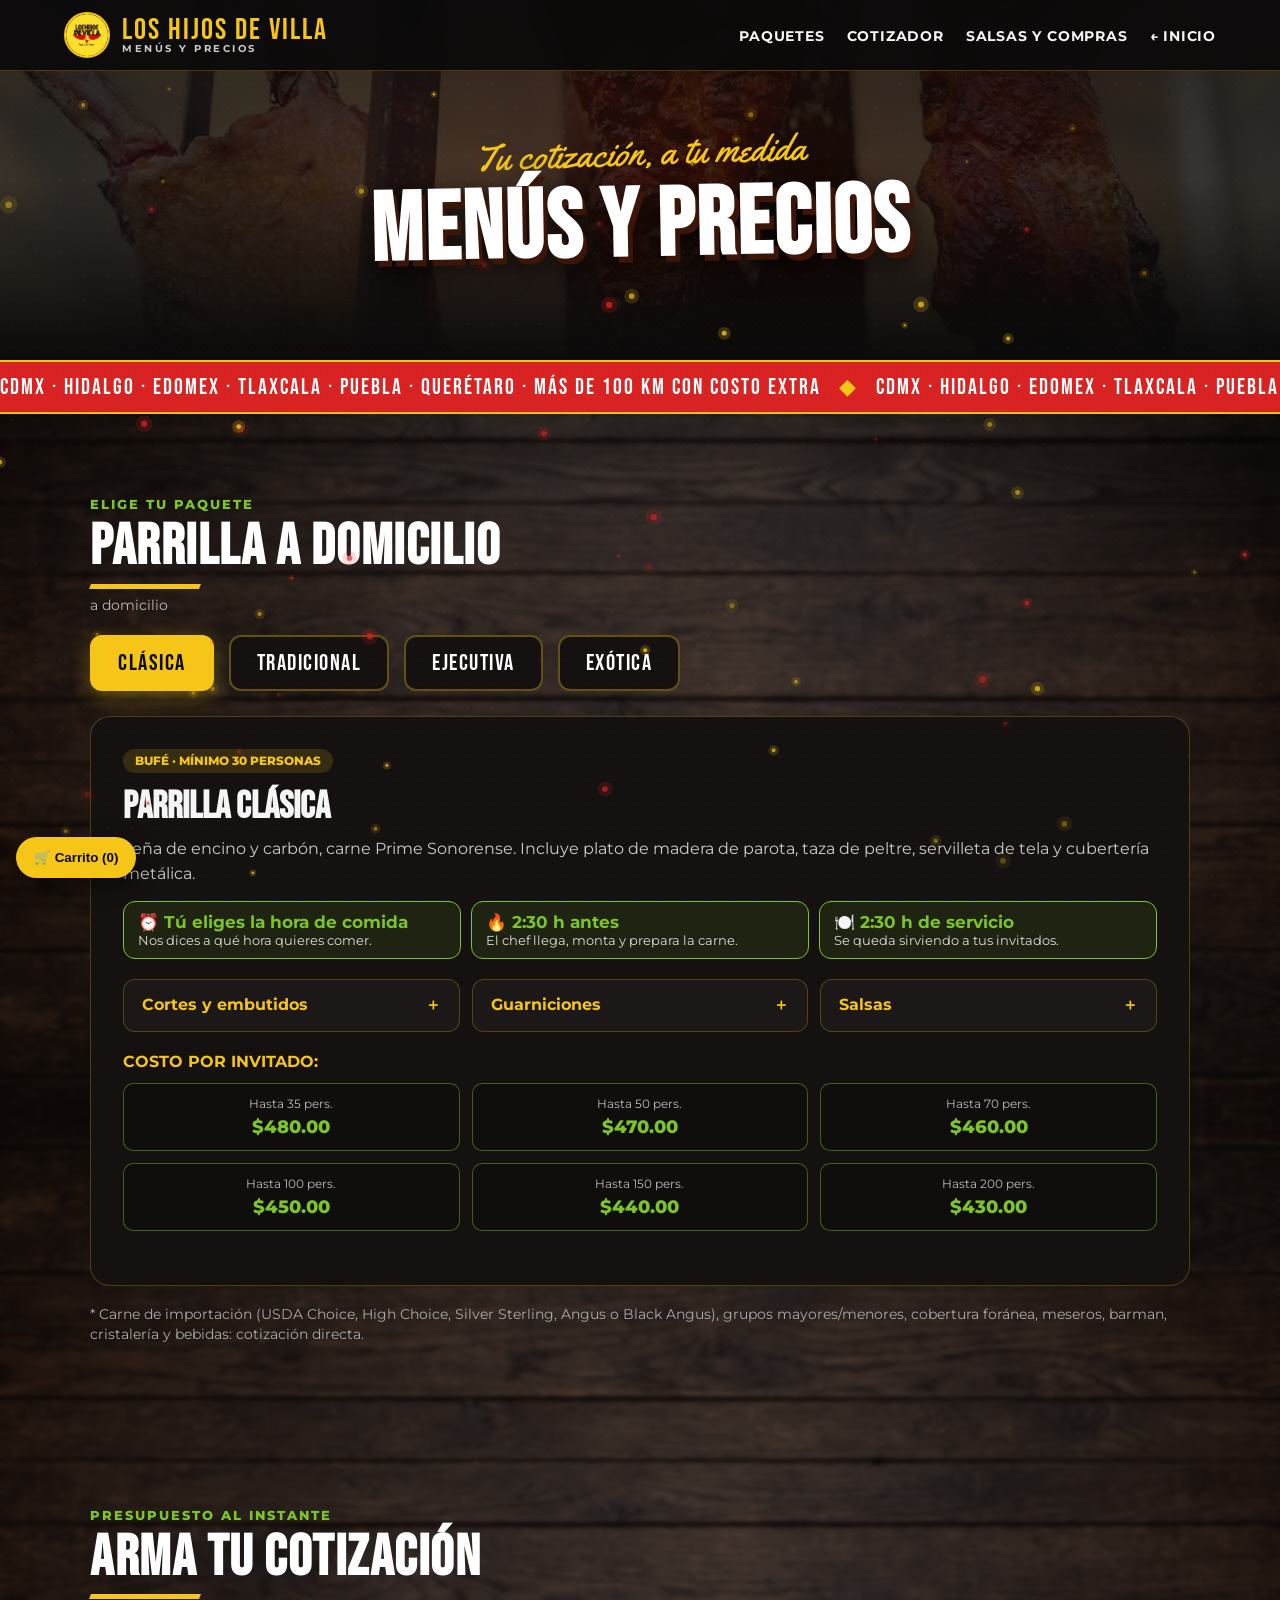
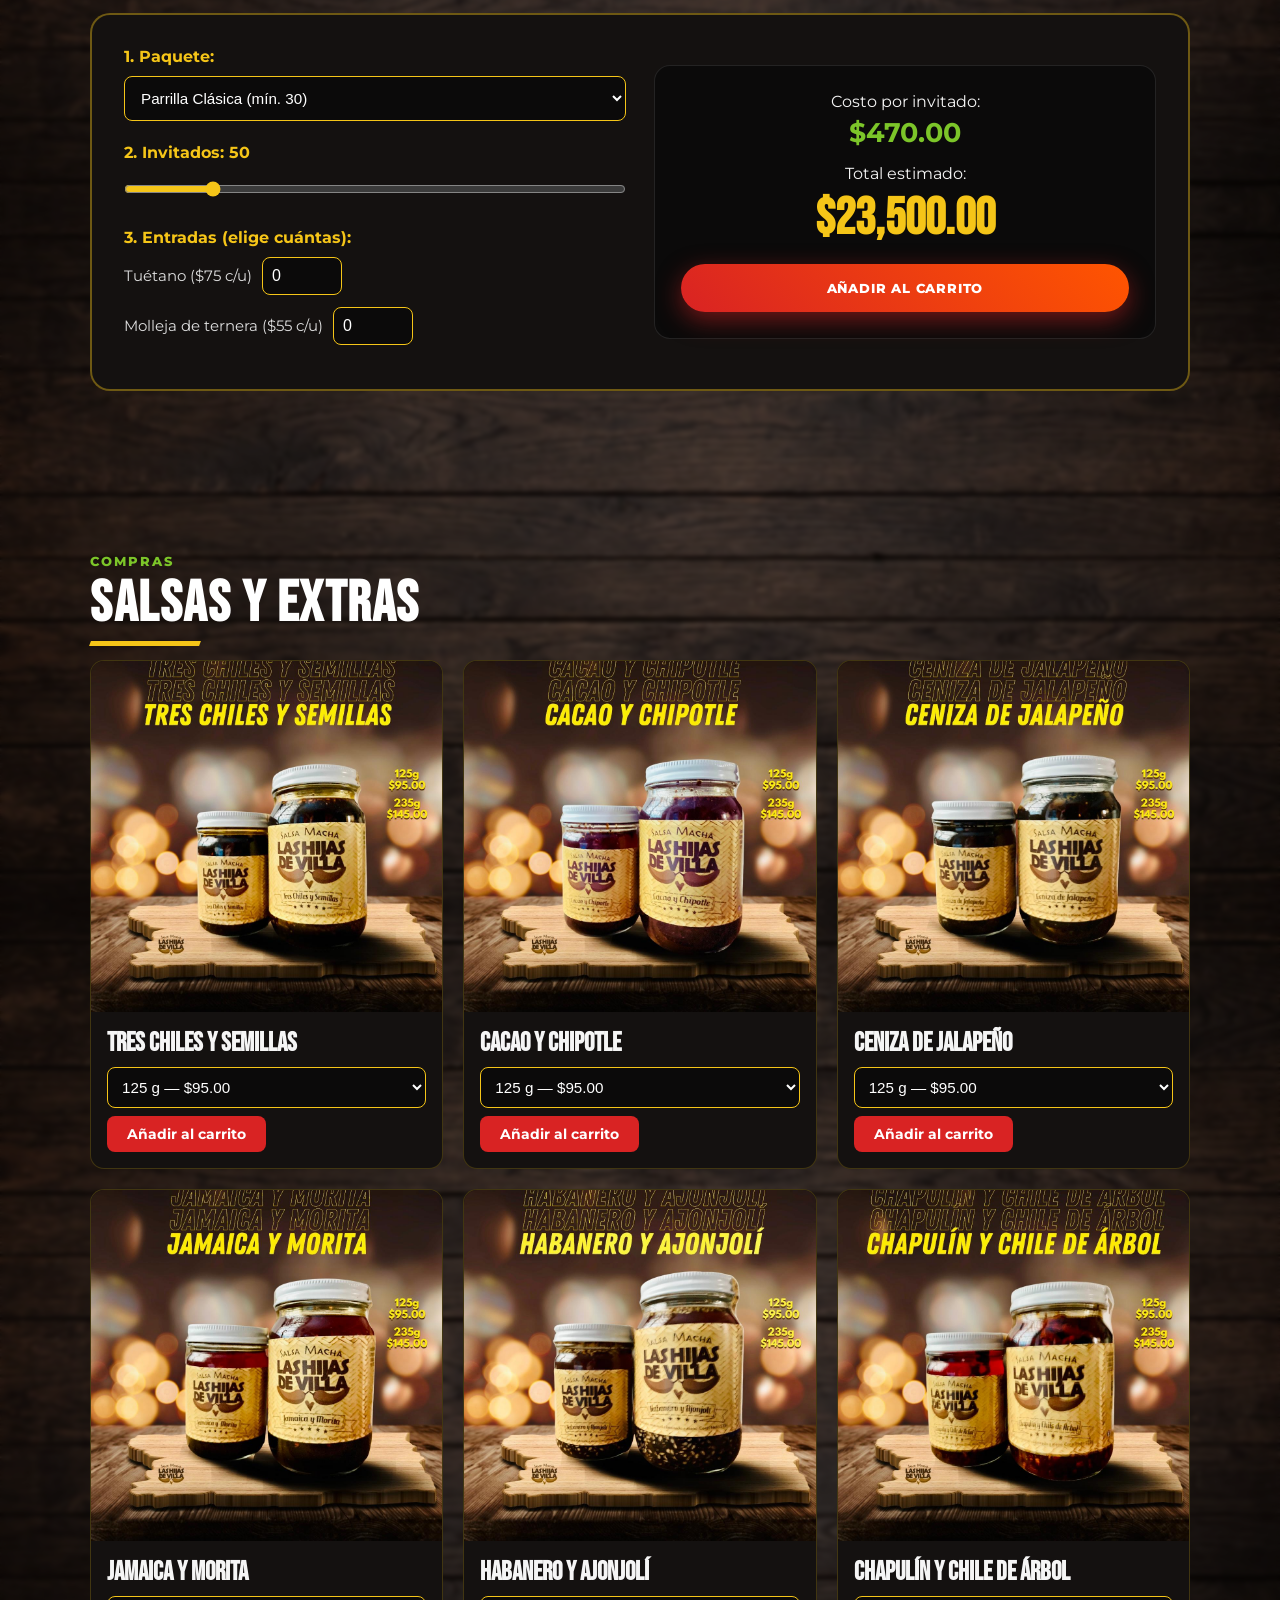
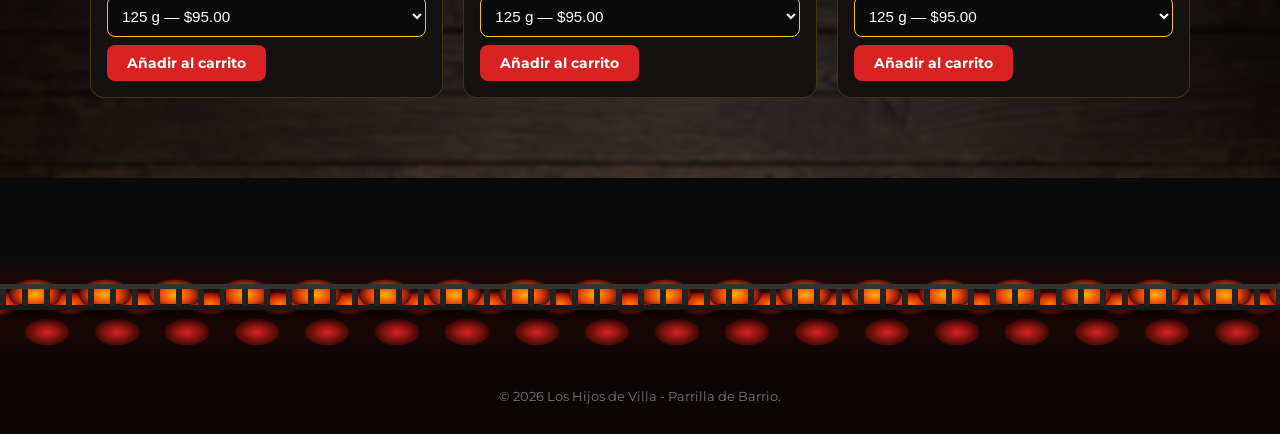
==== menu.html @ 3adbf53d "Version 4 de Pruebas Apartados que se mejoraron: -Reseñas -Vistantes Famosos (fotos) -Paquetes, se a" ====
<!DOCTYPE html>
<html lang="es"><head>
<meta charset="UTF-8"><meta name="viewport" content="width=device-width,initial-scale=1">
<meta name="robots" content="noindex,nofollow">
<title>Menús y Precios | Los Hijos de Villa</title>
<link rel="icon" type="image/png" href="Imagenes/Logo/logo.png">
<link href="https://fonts.googleapis.com/css2?family=Bebas+Neue&family=Montserrat:wght@400;600;700;800&family=Yellowtail&display=swap" rel="stylesheet">
<link rel="stylesheet" href="styles.css"><link rel="stylesheet" href="extra.css">
</head><body>
<div class="noise-overlay"></div><canvas id="fireCanvas" aria-hidden="true"></canvas>
<nav>
 <a href="index.html" class="logo-nav"><img src="Imagenes/Logo/logo.png" alt="Logo" class="nav-logo-img" onerror="this.style.display='none'"><div>LOS HIJOS DE VILLA<span class="nav-sub">MENÚS Y PRECIOS</span></div></a>
 <button class="nav-toggle" aria-expanded="false">☰ MENÚ</button>
 <div class="nav-links"><a href="#paquetes">Paquetes</a><a href="#cotizador">Cotizador</a><a href="#tienda">Salsas y compras</a><a href="index.html">← Inicio</a></div>
</nav>
<header class="hero" style="min-height:40vh"><div class="hero-bg-photo"></div><div class="hero-content">
 <span class="cursive-accent">Tu cotización, a tu medida</span><h1 class="tilted-title">MENÚS Y PRECIOS</h1></div></header>
<div class="marquee-bar"><div class="marquee-track"><span>CDMX · HIDALGO · EDOMEX · TLAXCALA · PUEBLA · QUERÉTARO · MÁS DE 100 KM CON COSTO EXTRA</span><span class="sep">◆</span><span>CDMX · HIDALGO · EDOMEX · TLAXCALA · PUEBLA · QUERÉTARO · MÁS DE 100 KM CON COSTO EXTRA</span></div></div>

<main class="fondo-madera">
<section id="paquetes"><div class="wrap">
 <span class="eyebrow">ELIGE TU PAQUETE</span>
 <h2 class="title-left">PARRILLA A DOMICILIO</h2>
 <p style="color:#bbb;margin:-6px 0 22px;font-size:.85rem">a domicilio</p>
 <div class="tabs-paquetes" id="tabs"></div><div id="panel"></div>
 <p class="nota-importacion">* Carne de importación (USDA Choice, High Choice, Silver Sterling, Angus o Black Angus), grupos mayores/menores, cobertura foránea, meseros, barman, cristalería y bebidas: cotización directa.</p>
</div></section>

<section id="cotizador"><div class="wrap">
 <span class="eyebrow">PRESUPUESTO AL INSTANTE</span><h2 class="title-left">ARMA TU COTIZACIÓN</h2>
 <div class="calculadora-card">
  <div class="calc-controls">
   <label for="selP">1. Paquete:</label><select id="selP"></select>
   <label for="rng">2. Invitados: <strong id="nInv">50</strong></label><input type="range" id="rng" min="20" max="200" value="50">
   <label>3. Entradas (elige cuántas):</label>
   <div class="qty"><span>Tuétano ($75 c/u)</span><input type="number" id="qTue" min="0" value="0"></div>
   <div class="qty"><span>Molleja de ternera ($55 c/u)</span><input type="number" id="qMol" min="0" value="0"></div>
  </div>
  <div class="calc-resultado">
   <span>Costo por invitado:</span><h3 id="pPer">—</h3>
   <span>Total estimado:</span><h2 id="pTot">—</h2><p id="aviso" class="aviso-min"></p>
   <button class="btn-cta full-width-btn btn-sm" id="addPaq">Añadir al carrito</button>
  </div>
 </div>
</div></section>

<section id="tienda"><div class="wrap">
 <span class="eyebrow">COMPRAS</span><h2 class="title-left">SALSAS Y EXTRAS</h2>
 <div class="grid-cards" id="productos"></div>
</div></section>
</main>

<button class="cart-fab" id="fab">🛒 Carrito (<span id="cnt">0</span>)</button>
<aside class="cart-panel" id="cart"><button class="cart-close" id="cerrar">✕</button><h3 class="sub-dorado">Tu carrito</h3>
 <div id="items"></div><h3 id="tot" style="color:var(--amarillo)"></h3>
 <a id="wa" class="btn-cta full-width-btn" target="_blank" rel="noopener" href="#">Enviar pedido por WhatsApp</a></aside>
<div class="parrilla-footer" aria-hidden="true"><div class="brasas"></div><div class="rejilla"></div></div>
<footer><p>© 2026 Los Hijos de Villa - Parrilla de Barrio.</p></footer>
<script src="comun.js"></script>
<script src="menu.js"></script>
</body></html>
---- styles.css ----
:root {
  --amarillo: #F5C518;
  --rojo: #D92323;
  --verde-parrilla: #7CC529;
  --carbon: #0B0A0A;
  --madera-oscura: #141110;
  --gris-tarjeta: #1C1817;
  --texto: #F5F5F5;
  --cafe: #3A2314;
}

* {
  margin: 0;
  padding: 0;
  box-sizing: border-box;
  scroll-behavior: smooth;
}

body {
  background-color: var(--carbon);
  color: var(--texto);
  font-family: 'Montserrat', sans-serif;
  overflow-x: hidden;
  background-image: 
    radial-gradient(circle at 15% 50%, rgba(217, 35, 35, 0.06), transparent 35%),
    radial-gradient(circle at 85% 30%, rgba(245, 197, 24, 0.05), transparent 35%);
}

/* Textura sutil tipo carbón */
.noise-overlay {
  position: fixed;
  inset: 0;
  pointer-events: none;
  z-index: 999;
  opacity: 0.03;
  background-image: radial-gradient(#ffffff 1px, transparent 0);
  background-size: 24px 24px;
}

/* Tipografía Cursiva estilo Flyers Los Hijos de Villa */
.cursive-accent {
  font-family: 'Yellowtail', cursive;
  color: var(--amarillo);
  font-size: clamp(1.6rem, 3vw, 2.3rem);
  display: block;
  margin-bottom: 6px;
  transform: rotate(-2deg);
}

.cursive-inline {
  font-family: 'Yellowtail', cursive;
  color: var(--amarillo);
  font-weight: 400;
  text-transform: none;
  font-size: 1.05em;
  margin-left: 6px;
}

.cursive-btn {
  font-family: 'Yellowtail', cursive;
  font-weight: 400;
  text-transform: none;
  font-size: 1.15em;
  margin-left: 4px;
}

.tilted-title {
  transform: rotate(-1deg);
  text-shadow: 4px 6px 0px #3A1508, 0 10px 30px rgba(0, 0, 0, 0.95);
}

/* Navegación */
nav {
  position: fixed;
  top: 0;
  width: 100%;
  padding: 12px 5%;
  display: flex;
  justify-content: space-between;
  align-items: center;
  background: rgba(11, 10, 10, 0.92);
  backdrop-filter: blur(14px);
  z-index: 1000;
  border-bottom: 1px solid rgba(245, 197, 24, 0.25);
}

.logo-nav {
  display: flex;
  align-items: center;
  gap: 12px;
  font-family: 'Bebas Neue', sans-serif;
  font-size: 1.9rem;
  color: var(--amarillo);
  letter-spacing: 2px;
  text-decoration: none;
  line-height: 0.9;
}

.nav-sub {
  display: block;
  font-family: 'Montserrat', sans-serif;
  font-size: 0.62rem;
  color: #ccc;
  letter-spacing: 2.5px;
  font-weight: 700;
}

.nav-logo-img {
  width: 46px;
  height: 46px;
  border-radius: 50%;
  object-fit: cover;
  border: 2px solid var(--amarillo);
}

.nav-links a {
  color: var(--texto);
  text-decoration: none;
  margin-left: 22px;
  font-weight: 700;
  font-size: 0.85rem;
  text-transform: uppercase;
  letter-spacing: 0.8px;
  transition: color 0.3s;
}

.nav-links a:hover {
  color: var(--amarillo);
}

/* Hero con Fotografía Semitransparente de Cortes al Fuego + Brasas */
.hero {
  position: relative;
  min-height: 92vh;
  display: flex;
  align-items: center;
  justify-content: center;
  text-align: center;
  padding: 115px 20px 75px;
  background: radial-gradient(circle at center, #3b1406 0%, var(--carbon) 78%);
  overflow: hidden;
}

/* Si guardas tu foto de los cortes colgados como 'fondo-asador.jpg', se verá aquí con efecto ahumado */
.hero-bg-photo {
  position: absolute;
  inset: 0;
  background-image: url('Imagenes/Fondos/fondo-asador.jpg');
  background-size: cover;
  background-position: center;
  opacity: 0.28;
  filter: contrast(1.15) saturate(1.2);
  z-index: 0;
}

.hero::after {
  content: "";
  position: absolute;
  inset: 0;
  background: linear-gradient(180deg, rgba(11,10,10,0.55) 0%, rgba(11,10,10,0.35) 50%, var(--carbon) 100%);
  z-index: 1;
  pointer-events: none;
}

#fireCanvas {
  position: absolute;
  inset: 0;
  width: 100%;
  height: 100%;
  z-index: 2;
  pointer-events: none;
}

.hero-content {
  position: relative;
  z-index: 3;
  max-width: 860px;
}

.badge-logo {
  width: 140px;
  height: 140px;
  margin: 0 auto 18px;
  border-radius: 50%;
  display: flex;
  align-items: center;
  justify-content: center;
  box-shadow: 0 0 40px rgba(245, 197, 24, 0.5);
  overflow: hidden;
  background: var(--amarillo);
  border: 3px solid var(--rojo);
}

.hero-logo-img {
  width: 100%;
  height: 100%;
  object-fit: cover;
}

.badge-fallback {
  display: none;
  flex-direction: column;
  align-items: center;
  justify-content: center;
  color: var(--cafe);
  font-family: 'Bebas Neue', sans-serif;
  font-size: 1.7rem;
  line-height: 0.95;
}

.badge-fallback span {
  font-size: 0.68rem;
  letter-spacing: 1px;
  margin-top: 3px;
}

.hero h1 {
  font-family: 'Bebas Neue', sans-serif;
  font-size: clamp(3.4rem, 7.5vw, 6.2rem);
  color: #ffffff;
  letter-spacing: 2px;
  line-height: 0.92;
}

.hero p {
  font-size: 1.08rem;
  margin: 22px auto 34px;
  max-width: 660px;
  color: #e2e2e2;
  line-height: 1.65;
}

.hero-btns {
  display: flex;
  justify-content: center;
  gap: 16px;
  flex-wrap: wrap;
}

.btn-cta {
  display: inline-block;
  background: linear-gradient(45deg, var(--rojo), #ff5500);
  color: #fff;
  padding: 16px 34px;
  font-weight: 800;
  text-transform: uppercase;
  text-decoration: none;
  border-radius: 50px;
  letter-spacing: 0.8px;
  box-shadow: 0 8px 25px rgba(217, 35, 35, 0.5);
  transition: transform 0.25s, box-shadow 0.25s;
}

.btn-cta:hover {
  transform: translateY(-3px) scale(1.02);
  box-shadow: 0 12px 30px rgba(245, 197, 24, 0.55);
}

.full-width-btn {
  width: 100%;
  text-align: center;
}

.btn-outline {
  display: inline-block;
  border: 2px solid var(--amarillo);
  color: var(--amarillo);
  padding: 14px 30px;
  font-weight: 700;
  text-transform: uppercase;
  text-decoration: none;
  border-radius: 50px;
  transition: all 0.25s;
}

.btn-outline:hover {
  background: var(--amarillo);
  color: var(--carbon);
}

/* Cinta Marquee */
.marquee-bar {
  background: var(--rojo);
  color: #fff;
  padding: 12px 0;
  overflow: hidden;
  white-space: nowrap;
  border-top: 2px solid var(--amarillo);
  border-bottom: 2px solid var(--amarillo);
}

.marquee-track {
  display: inline-block;
  font-family: 'Bebas Neue', sans-serif;
  font-size: 1.35rem;
  letter-spacing: 2px;
  animation: marqueeMove 28s linear infinite;
}

.marquee-track .sep {
  color: var(--amarillo);
  margin: 0 18px;
}

@keyframes marqueeMove {
  from { transform: translateX(0); }
  to { transform: translateX(-50%); }
}

/* Secciones y Encabezados */
section {
  padding: 80px 5%;
}

.eyebrow {
  display: inline-block;
  color: var(--verde-parrilla);
  font-weight: 800;
  font-size: 0.8rem;
  letter-spacing: 2px;
  text-transform: uppercase;
  margin-bottom: 6px;
}

.title-left, .title-with-brush {
  font-family: 'Bebas Neue', sans-serif;
  font-size: clamp(2.5rem, 4.5vw, 3.8rem);
  color: #fff;
  letter-spacing: 1.5px;
  line-height: 1;
  margin-bottom: 14px;
}

.title-left::after, .title-with-brush::after {
  content: "";
  display: block;
  width: 110px;
  height: 5px;
  background: var(--amarillo);
  margin-top: 8px;
  transform: skewX(-20deg);
}

.lead-text {
  color: #bbb;
  font-size: 1rem;
  line-height: 1.6;
  margin-bottom: 28px;
  max-width: 720px;
}

/* TABLÓN DE FERIAS Y OFERTAS */
.tablon-section {
  background: var(--madera-oscura);
  border-bottom: 1px solid rgba(255, 255, 255, 0.08);
}

.section-header-left {
  max-width: 1320px;
  margin: 0 auto 35px;
}

.live-indicator {
  display: inline-flex;
  align-items: center;
  gap: 8px;
  font-size: 0.78rem;
  font-weight: 800;
  color: var(--amarillo);
  letter-spacing: 1.5px;
  margin-bottom: 6px;
}

.pulse-dot {
  width: 10px;
  height: 10px;
  background-color: var(--rojo);
  border-radius: 50%;
  box-shadow: 0 0 10px var(--rojo);
  animation: pulse 1.5s infinite;
  flex-shrink: 0;
}

.tablon-grid {
  display: grid;
  grid-template-columns: repeat(auto-fit, minmax(290px, 1fr));
  gap: 24px;
  max-width: 1320px;
  margin: 0 auto;
}

.pin-card {
  background: var(--gris-tarjeta);
  border: 1px solid rgba(255, 255, 255, 0.08);
  border-top: 4px solid var(--amarillo);
  border-radius: 12px;
  padding: 28px 24px;
  transition: transform 0.3s ease;
}

.featured-pin {
  border-top-color: var(--verde-parrilla);
  background: linear-gradient(160deg, #221d1a 0%, #171413 100%);
}

.pin-card:hover {
  transform: translateY(-5px);
}

.pin-badge {
  display: inline-block;
  background: rgba(245, 197, 24, 0.15);
  color: var(--amarillo);
  font-size: 0.72rem;
  font-weight: 800;
  padding: 4px 10px;
  border-radius: 4px;
  margin-bottom: 12px;
  letter-spacing: 1px;
}

.pin-card h3 {
  font-family: 'Bebas Neue', sans-serif;
  font-size: 1.85rem;
  color: #fff;
  margin-bottom: 10px;
  letter-spacing: 1px;
}

.pin-card p {
  font-size: 0.92rem;
  color: #ccc;
  line-height: 1.55;
  margin-bottom: 16px;
}

.pin-link {
  font-size: 0.85rem;
  font-weight: 800;
  color: var(--verde-parrilla);
  text-decoration: none;
}

/* =========================================================
   PROPORCIÓN CORREGIDA: 3/4 INFORMACIÓN (1fr) Y 1/4 VIDEO (280px)
   ========================================================= */
.split-layout-right-video {
  display: grid;
  grid-template-columns: minmax(0, 1fr) 280px;
  gap: 38px;
  align-items: start;
  max-width: 1320px;
  margin: 0 auto;
}

.split-layout-left-video {
  display: grid;
  grid-template-columns: 280px minmax(0, 1fr);
  gap: 38px;
  align-items: start;
  max-width: 1320px;
  margin: 0 auto;
}

.split-main {
  width: 100%;
  min-width: 0;
}

.video-sidebar {
  position: sticky;
  top: 88px;
  width: 280px;
  max-width: 280px;
  justify-self: center;
}

.video-frame {
  background: var(--gris-tarjeta);
  border: 2px solid rgba(245, 197, 24, 0.45);
  border-radius: 18px;
  overflow: hidden;
  box-shadow: 0 18px 40px rgba(0, 0, 0, 0.8), 0 0 20px rgba(217, 35, 35, 0.2);
}

.video-frame-header {
  background: #120f0e;
  padding: 10px 14px;
  display: flex;
  align-items: center;
  gap: 8px;
  font-family: 'Bebas Neue', sans-serif;
  font-size: 1.05rem;
  letter-spacing: 1.2px;
  color: var(--amarillo);
  border-bottom: 1px solid rgba(255, 255, 255, 0.08);
}

/* Formato 9:16 exacto de teléfono vertical para evitar bordes borrosos */
.tiktok-Wrapper {
  position: relative;
  width: 100%;
  aspect-ratio: 9 / 16;
  max-height: 495px;
  background: #000;
  overflow: hidden;
}

.tiktok-Wrapper iframe {
  width: 100%;
  height: 100%;
  border: none;
  display: block;
}

.video-caption {
  padding: 12px 14px;
  text-align: center;
  background: #141110;
  border-top: 1px solid rgba(255, 255, 255, 0.06);
}

.video-caption p {
  font-size: 0.8rem;
  color: #ccc;
  line-height: 1.4;
  margin-bottom: 6px;
}

.video-caption a {
  color: var(--amarillo);
  font-size: 0.78rem;
  font-weight: 700;
  text-decoration: none;
}

/* PAQUETES Y PESTAÑAS */
.tabs-paquetes {
  display: flex;
  gap: 15px;
  margin-bottom: 25px;
  flex-wrap: wrap;
}

.tab-btn {
  background: var(--madera-oscura);
  color: #fff;
  border: 2px solid rgba(245, 197, 24, 0.35);
  padding: 12px 26px;
  font-family: 'Bebas Neue', sans-serif;
  font-size: 1.45rem;
  letter-spacing: 1.5px;
  border-radius: 12px;
  cursor: pointer;
  transition: all 0.3s;
}

.tab-btn.active, .tab-btn:hover {
  background: var(--amarillo);
  color: var(--carbon);
  border-color: var(--amarillo);
  box-shadow: 0 6px 20px rgba(245, 197, 24, 0.35);
}

.paquete-panel {
  display: none;
  background: var(--madera-oscura);
  border: 1px solid rgba(245, 197, 24, 0.25);
  border-radius: 20px;
  padding: 32px;
}

.paquete-panel.active {
  display: block;
}

.paquete-intro {
  display: flex;
  justify-content: space-between;
  align-items: center;
  flex-wrap: wrap;
  gap: 20px;
  border-bottom: 1px solid rgba(255, 255, 255, 0.1);
  padding-bottom: 20px;
  margin-bottom: 24px;
}

.paquete-intro h3 {
  font-family: 'Bebas Neue', sans-serif;
  font-size: 2.6rem;
  color: #fff;
  margin: 5px 0;
}

.paquete-intro p {
  max-width: 640px;
  color: #ccc;
  line-height: 1.6;
  font-size: 0.94rem;
}

.servicio-badge {
  background: rgba(124, 197, 41, 0.12);
  border: 1px solid var(--verde-parrilla);
  padding: 12px 18px;
  border-radius: 12px;
  text-align: center;
}

.servicio-badge strong {
  display: block;
  color: var(--verde-parrilla);
  font-size: 1.15rem;
}

.servicio-badge span {
  font-size: 0.78rem;
  color: #ccc;
}

.menu-columns {
  display: grid;
  grid-template-columns: repeat(auto-fit, minmax(220px, 1fr));
  gap: 18px;
  margin-bottom: 26px;
}

.menu-box {
  background: var(--gris-tarjeta);
  padding: 18px;
  border-radius: 14px;
  border-left: 3px solid var(--amarillo);
}

.menu-box h4 {
  color: var(--amarillo);
  font-size: 0.98rem;
  margin-bottom: 10px;
  text-transform: uppercase;
}

.menu-box ul {
  list-style: none;
}

.menu-box ul li {
  font-size: 0.88rem;
  color: #e0e0e0;
  padding: 6px 0;
  border-bottom: 1px dashed rgba(255, 255, 255, 0.08);
}

.sub-precios {
  color: var(--amarillo);
  margin-bottom: 12px;
  font-size: 1rem;
  text-transform: uppercase;
}

.precios-grid {
  display: grid;
  grid-template-columns: repeat(auto-fit, minmax(135px, 1fr));
  gap: 12px;
  margin-bottom: 22px;
}

.precio-tier {
  background: #100e0d;
  border: 1px solid rgba(124, 197, 41, 0.45);
  padding: 12px 10px;
  border-radius: 10px;
  text-align: center;
}

.precio-tier span {
  display: block;
  font-size: 0.76rem;
  color: #bbb;
  margin-bottom: 4px;
}

.precio-tier strong {
  color: var(--verde-parrilla);
  font-size: 1.15rem;
  font-weight: 800;
}

.extras-banner {
  background: rgba(245, 197, 24, 0.08);
  border: 1px solid rgba(245, 197, 24, 0.3);
  padding: 18px;
  border-radius: 12px;
}

.extras-banner h4 {
  color: var(--amarillo);
  margin-bottom: 8px;
  font-size: 0.95rem;
}

.extras-items {
  display: flex;
  flex-wrap: wrap;
  gap: 16px;
  font-size: 0.86rem;
  color: #eee;
}

.nota-importacion {
  margin-top: 18px;
  font-size: 0.85rem;
  color: #aaa;
  line-height: 1.5;
}

/* COTIZADOR INTERACTIVO */
.cotizador-section {
  background: #120f0d;
  border-top: 1px solid rgba(255, 255, 255, 0.06);
  border-bottom: 1px solid rgba(255, 255, 255, 0.06);
}

.calculadora-card {
  background: var(--madera-oscura);
  border: 2px solid rgba(245, 197, 24, 0.4);
  border-radius: 20px;
  padding: 32px;
  display: grid;
  grid-template-columns: repeat(auto-fit, minmax(240px, 1fr));
  gap: 28px;
  align-items: center;
}

.calc-controls label {
  display: block;
  font-weight: 700;
  margin-bottom: 10px;
  color: var(--amarillo);
}

.calc-controls select, .calc-controls input[type="range"] {
  width: 100%;
  margin-bottom: 22px;
}

.calc-controls select {
  padding: 12px;
  background: var(--carbon);
  color: #fff;
  border: 1px solid var(--amarillo);
  border-radius: 8px;
  font-size: 0.95rem;
}

.check-item {
  font-weight: 400 !important;
  color: #ddd !important;
  font-size: 0.9rem;
  margin-bottom: 8px !important;
  cursor: pointer;
}

.calc-resultado {
  text-align: center;
  background: var(--carbon);
  padding: 26px;
  border-radius: 16px;
  border: 1px solid rgba(255, 255, 255, 0.1);
}

.calc-resultado h3 {
  font-size: 1.7rem;
  color: var(--verde-parrilla);
  margin: 5px 0 15px;
}

.calc-resultado h2 {
  font-family: 'Bebas Neue', sans-serif;
  font-size: 3.2rem;
  color: var(--amarillo);
  margin: 5px 0 15px;
}

.aviso-min {
  font-size: 0.8rem;
  color: #ff6b6b;
  margin-bottom: 15px;
}

/* Catálogo de Especialidades */
.grid-servicios {
  display: grid;
  grid-template-columns: repeat(auto-fit, minmax(260px, 1fr));
  gap: 24px;
  max-width: 1320px;
  margin: 0 auto;
}

.card {
  background: var(--madera-oscura);
  border: 1px solid rgba(245, 197, 24, 0.2);
  border-radius: 16px;
  padding: 28px 24px;
  transition: transform 0.3s, border-color 0.3s;
}

.card:hover {
  transform: translateY(-6px);
  border-color: var(--amarillo);
}

.tag-minimo {
  display: inline-block;
  background: rgba(245, 197, 24, 0.15);
  color: var(--amarillo);
  padding: 5px 12px;
  border-radius: 20px;
  font-size: 0.74rem;
  font-weight: 800;
  margin-bottom: 10px;
  text-transform: uppercase;
}

.card h3 {
  font-family: 'Bebas Neue', sans-serif;
  font-size: 2rem;
  margin-bottom: 10px;
}

.card p {
  color: #ccc;
  font-size: 0.92rem;
  line-height: 1.55;
  margin-bottom: 20px;
}

.btn-card {
  display: inline-block;
  background: var(--rojo);
  color: #fff;
  padding: 10px 20px;
  border-radius: 8px;
  text-decoration: none;
  font-weight: 700;
  font-size: 0.85rem;
  transition: background 0.3s;
}

.btn-card:hover {
  background: #b51b1b;
}

/* Contacto y Redes */
.info-container {
  display: grid;
  grid-template-columns: repeat(auto-fit, minmax(300px, 1fr));
  gap: 40px;
  background: var(--madera-oscura);
  padding: 40px;
  border-radius: 20px;
  border: 1px solid rgba(245, 197, 24, 0.2);
  max-width: 1320px;
  margin: 0 auto;
}

.sub-dorado {
  color: var(--amarillo);
  margin-bottom: 12px;
  font-family: 'Bebas Neue', sans-serif;
  font-size: 2.1rem;
}

.horario-lista {
  list-style: none;
}

.horario-lista li {
  display: flex;
  justify-content: space-between;
  padding: 12px 0;
  border-bottom: 1px solid rgba(255, 255, 255, 0.08);
}

.redes-grid {
  display: grid;
  grid-template-columns: repeat(auto-fit, minmax(140px, 1fr));
  gap: 12px;
}

.red-btn {
  display: flex;
  align-items: center;
  gap: 10px;
  background: var(--gris-tarjeta);
  color: var(--texto);
  padding: 12px 16px;
  border-radius: 12px;
  text-decoration: none;
  font-size: 0.9rem;
  font-weight: 700;
  border: 1px solid rgba(245, 197, 24, 0.25);
  transition: all 0.3s ease;
}

.social-icon {
  width: 22px;
  height: 22px;
  flex-shrink: 0;
}

.red-btn:hover {
  transform: translateY(-4px);
  color: #fff;
}

.social-wa:hover { background: #25D366; border-color: #25D366; }
.social-ig:hover { background: linear-gradient(45deg, #f09433, #dc2743, #bc1888); border-color: #dc2743; }
.social-fb:hover { background: #1877F2; border-color: #1877F2; }
.social-tt:hover { background: #000; border-color: #00f2fe; box-shadow: -2px 2px 12px rgba(254,44,85,0.5), 2px -2px 12px rgba(0,242,254,0.5); }
.social-sp:hover { background: #1DB954; border-color: #1DB954; }
.social-tel:hover { background: var(--amarillo); color: var(--carbon); border-color: var(--amarillo); }

.wa-float {
  position: fixed;
  bottom: 25px;
  right: 25px;
  background: #25D366;
  color: #fff;
  padding: 14px 22px;
  border-radius: 50px;
  font-weight: 800;
  text-decoration: none;
  box-shadow: 0 6px 20px rgba(37, 211, 102, 0.45);
  z-index: 1000;
  display: flex;
  align-items: center;
  gap: 10px;
}

footer {
  text-align: center;
  padding: 30px;
  font-size: 0.82rem;
  color: #777;
}

/* Responsivo para celulares y pantallas medianas */
@media (max-width: 980px) {
  .split-layout-right-video,
  .split-layout-left-video {
    grid-template-columns: 1fr;
  }
  .video-sidebar {
    position: relative;
    top: 0;
    margin: 20px auto 0;
  }
}

@keyframes pulse {
  0% { transform: scale(1); opacity: 1; }
  50% { transform: scale(1.4); opacity: 0.5; }
  100% { transform: scale(1); opacity: 1; }
}
/* =========================================================
   MEJORAS v2: móvil primero, fuego global, parrilla, nosotros
   ========================================================= */
html { scroll-padding-top: 72px; }
#fireCanvas { position: fixed; inset: 0; width: 100%; height: 100%; z-index: 60; pointer-events: none; }
.tiktok-Wrapper video { width: 100%; height: 100%; object-fit: cover; display: block; background: #000; }

.calc-controls input[type="range"] { height: 34px; accent-color: var(--amarillo); }
.check-item { display: flex; align-items: center; gap: 10px; }
.check-item input { width: 22px; height: 22px; accent-color: var(--amarillo); flex-shrink: 0; }

.nav-toggle {
  display: none; background: none; border: 2px solid var(--amarillo); color: var(--amarillo);
  width: 46px; height: 46px; border-radius: 10px; font-size: 1.5rem; cursor: pointer;
}

.nosotros-section { background: var(--madera-oscura); border-top: 1px solid rgba(245, 197, 24, 0.2); }
.nosotros-grid {
  display: grid; grid-template-columns: minmax(0, 1fr) minmax(0, 1.1fr);
  gap: 56px; align-items: center; max-width: 1100px; margin: 0 auto;
}
.marco-madera {
  position: relative; padding: 18px; border-radius: 6px; transform: rotate(-1.5deg);
  max-width: 440px; width: 100%; justify-self: center;
  background: repeating-linear-gradient(92deg, #7a4e2a 0 6px, #6a4222 6px 11px, #85562f 11px 19px, #5c3a1d 19px 24px);
  box-shadow: 0 22px 45px rgba(0, 0, 0, 0.85), inset 0 0 0 2px rgba(0, 0, 0, 0.35), inset 0 0 18px rgba(0, 0, 0, 0.5);
}
.marco-madera::before, .marco-madera::after {
  content: ""; position: absolute; top: 6px; width: 8px; height: 8px; border-radius: 50%;
  background: radial-gradient(circle at 30% 30%, #ddd, #555);
}
.marco-madera::before { left: 6px; }
.marco-madera::after { right: 6px; }
.marco-madera .foto {
  aspect-ratio: 4 / 5; background: #1a1411; overflow: hidden;
  border: 3px solid #2b1a0d; box-shadow: inset 0 0 25px rgba(0, 0, 0, 0.8);
}
.marco-madera img { width: 100%; height: 100%; object-fit: cover; display: block; }
.foto-fallback {
  display: none; width: 100%; height: 100%; flex-direction: column; align-items: center;
  justify-content: center; text-align: center; color: #bbb; padding: 20px; line-height: 1.6;
}
.nosotros-texto p { color: #ccc; line-height: 1.7; margin-bottom: 16px; max-width: 520px; }
.nosotros-texto .leyenda {
  font-family: 'Yellowtail', cursive; font-size: clamp(1.7rem, 4vw, 2.3rem);
  color: var(--amarillo); line-height: 1.25; margin: 6px 0 18px;
}

.parrilla-footer { position: relative; height: 150px; overflow: hidden; margin-top: 30px; }
.brasas {
  position: absolute; left: 0; right: 0; bottom: 0; height: 100px;
  background:
    radial-gradient(ellipse 34px 20px at 50% 80%, #ffb300 0%, #e8430c 45%, #5a0f05 75%, transparent 78%) 0 0 / 70px 46px repeat-x,
    radial-gradient(ellipse 28px 16px at 50% 60%, #ff7a00 0%, #c41e0a 50%, transparent 76%) 35px 18px / 70px 46px repeat-x,
    radial-gradient(ellipse 30px 18px at 50% 50%, #d92323 0%, #4a0a04 70%, transparent 76%) 12px 48px / 70px 52px repeat-x,
    linear-gradient(180deg, transparent, #2a0a04 40%, #0b0505);
  animation: brasasGlow 2.2s ease-in-out infinite alternate;
}
.rejilla {
  position: absolute; left: 0; right: 0; bottom: 48px; height: 26px;
  background: repeating-linear-gradient(90deg, #232323 0 6px, transparent 6px 22px);
  border-top: 5px solid #333; border-bottom: 5px solid #1a1a1a; box-shadow: 0 8px 12px rgba(0, 0, 0, 0.7);
}
@keyframes brasasGlow {
  from { filter: brightness(0.85) drop-shadow(0 -8px 18px rgba(255, 90, 0, 0.4)); }
  to   { filter: brightness(1.25) drop-shadow(0 -14px 30px rgba(255, 120, 0, 0.75)); }
}
footer { background: #0b0505; }

@media (prefers-reduced-motion: reduce) {
  .brasas, .pulse-dot, .marquee-track { animation: none; }
}

@media (max-width: 1000px) {
  .nav-toggle { display: block; }
  .nav-links {
    display: none; position: absolute; top: 100%; left: 0; right: 0; flex-direction: column;
    background: rgba(11, 10, 10, 0.97); border-bottom: 2px solid var(--amarillo); padding: 8px 5% 16px;
  }
  .nav-links.open { display: flex; }
  .nav-links a { margin: 0; padding: 14px 0; font-size: 1rem; border-bottom: 1px solid rgba(255, 255, 255, 0.08); }
  .nosotros-grid { grid-template-columns: 1fr; gap: 36px; }
}

@media (max-width: 700px) {
  section { padding: 56px 5%; }
  .logo-nav { font-size: 1.3rem; gap: 8px; }
  .nav-logo-img { width: 40px; height: 40px; }
  .nav-sub { font-size: 0.5rem; letter-spacing: 1.5px; }

  .hero { min-height: auto; padding: 100px 18px 56px; }
  .badge-logo { width: 110px; height: 110px; }
  .hero h1 { font-size: 2.7rem; }
  .hero p { font-size: 0.98rem; margin: 16px auto 26px; }
  .hero-btns { flex-direction: column; gap: 12px; }
  .hero-btns .btn-cta, .hero-btns .btn-outline { width: 100%; text-align: center; padding: 15px 20px; }
  .marquee-track { font-size: 1.05rem; }

  .tabs-paquetes { gap: 10px; }
  .tab-btn { flex: 1 1 100%; font-size: 1.2rem; padding: 12px; text-align: center; }
  .paquete-panel { padding: 20px 16px; border-radius: 16px; }
  .paquete-intro h3 { font-size: 2.1rem; }
  .servicio-badge { width: 100%; }
  .menu-columns { grid-template-columns: 1fr; }
  .precios-grid { grid-template-columns: repeat(2, 1fr); }
  .extras-items { flex-direction: column; gap: 10px; }

  .calculadora-card { padding: 20px 16px; gap: 22px; }
  .calc-resultado { padding: 20px 14px; }
  .calc-resultado h2 { font-size: 2.6rem; }

  .split-layout-left-video .video-sidebar { order: 2; }
  .video-sidebar { width: 100%; max-width: 300px; }

  .info-container { padding: 22px 16px; gap: 30px; }
  .redes-grid { grid-template-columns: repeat(2, 1fr); }
  .horario-lista li { flex-direction: column; gap: 2px; }

  .wa-float { bottom: 16px; right: 16px; width: 58px; height: 58px; padding: 0; justify-content: center; }
  .wa-float span { display: none; }
  .wa-float .social-icon { width: 30px; height: 30px; }
  .parrilla-footer { height: 120px; }
}
---- extra.css ----
/* ===== v3: se carga DESPUÉS de styles.css ===== */
body{font-size:16px}
.wrap{max-width:1100px;margin:0 auto}
/* Menú: botón con texto para que se entienda */
.nav-toggle{width:auto;height:44px;padding:0 16px;font:700 .9rem Montserrat,sans-serif;letter-spacing:1px;border-radius:50px}
.nav-links a.cta-nav{color:var(--carbon);background:var(--amarillo);padding:10px 16px;border-radius:50px;margin-left:22px}
@media(max-width:1000px){.nav-links a.cta-nav{margin:12px 0 0;text-align:center}}
/* Logo original, sin recorte circular */
.badge-logo{width:auto;height:auto;border:0;background:none;box-shadow:none;border-radius:0;overflow:visible}
.hero-logo-img{width:min(240px,60vw);height:auto;object-fit:contain;filter:drop-shadow(0 0 28px rgba(245,197,24,.45))}
.hero-btns .btn-outline{background:transparent}
/* Fondo de madera difuminada debajo de la franja roja */
.fondo-madera{position:relative;background:#1a110b url('Imagenes/Fondos/fondo-mesa.jpg') center top/100% auto repeat-y}
.fondo-madera::before{content:"";position:absolute;inset:0;background:rgba(11,8,6,.62);backdrop-filter:blur(2px);pointer-events:none}
.fondo-madera>*{position:relative}
.fondo-madera section{background:transparent}
.fondo-madera .tablon-section,.fondo-madera .nosotros-section,.fondo-madera .cotizador-section{background:transparent;border:0}
/* Próxima parada a lo ancho */
.parada{max-width:1100px;margin:0 auto 24px;display:grid;grid-template-columns:1fr minmax(200px,420px);gap:28px;align-items:center;background:linear-gradient(135deg,#2a1208,#1c1817);border:1px solid rgba(245,197,24,.4);border-radius:18px;padding:32px}
.parada h3{font-family:'Bebas Neue';font-size:2.4rem;color:#fff}
.parada p{color:#ddd;line-height:1.6;margin:8px 0 16px}
.parada .flyer{display:block;width:auto;max-width:100%;max-height:560px;height:auto;justify-self:center;border-radius:12px;border:2px solid rgba(245,197,24,.4)}
.parada.sin-foto{grid-template-columns:1fr}
.dos-col{max-width:1100px;margin:0 auto;display:grid;grid-template-columns:1fr 1fr;gap:24px}
/* Desplegables */
details{background:var(--gris-tarjeta);border:1px solid rgba(245,197,24,.25);border-radius:12px;margin-bottom:10px;overflow:hidden}
summary{cursor:pointer;padding:15px 18px;font-weight:700;color:var(--amarillo);list-style:none;display:flex;justify-content:space-between;gap:10px}
summary::after{content:"＋";flex-shrink:0}
details[open] summary::after{content:"－"}
details>*:not(summary){padding:0 18px 16px;color:#ddd;line-height:1.6;font-size:.92rem}
details ul{list-style:none;padding-left:18px}details li{padding:5px 0;border-bottom:1px dashed rgba(255,255,255,.08)}
.ventanas{display:grid;grid-template-columns:repeat(3,1fr);gap:12px;margin:20px 0}
.ventanas details{margin:0}
/* Tiempos */
.tiempos{display:flex;gap:10px;flex-wrap:wrap;margin:6px 0 4px}
.tiempos div{background:rgba(124,197,41,.1);border:1px solid var(--verde-parrilla);border-radius:12px;padding:10px 14px;font-size:.82rem;color:#ddd;flex:1 1 150px}
.tiempos b{display:block;color:var(--verde-parrilla);font-size:1.05rem}
/* Grids de tarjetas */
.grid-cards{display:grid;grid-template-columns:repeat(3,1fr);gap:20px;max-width:1100px;margin:0 auto}
.foto-card{background:var(--madera-oscura);border:1px solid rgba(245,197,24,.2);border-radius:14px;overflow:hidden}
.foto-card .img{aspect-ratio:4/3;background:#2a1a10 center/cover;display:flex;align-items:center;justify-content:center;color:#777;font-size:.8rem}
.foto-card .txt{padding:16px}.foto-card h3{font-family:'Bebas Neue';font-size:1.6rem}
.foto-card p{color:#ccc;font-size:.9rem;line-height:1.5}
.estrellas{color:var(--amarillo);letter-spacing:2px}
.resena small{color:#999}
/* Cotizador / carrito */
.qty{display:flex;align-items:center;gap:10px;margin-bottom:12px;color:#ddd;font-size:.92rem}
.qty input{width:80px;padding:9px;background:var(--carbon);color:#fff;border:1px solid var(--amarillo);border-radius:8px;font-size:1rem}
.cart-fab{position:fixed;left:16px;bottom:22px;z-index:1000;background:var(--amarillo);color:var(--carbon);border:0;padding:13px 18px;border-radius:50px;font-weight:800;cursor:pointer;box-shadow:0 6px 20px rgba(0,0,0,.5)}
.cart-panel{position:fixed;top:0;right:0;height:100%;width:min(380px,100%);background:#120f0d;border-left:2px solid var(--amarillo);z-index:1100;padding:22px;transform:translateX(100%);transition:transform .3s;overflow:auto;display:flex;flex-direction:column;gap:12px}
.cart-panel.open{transform:none}
.cart-item{display:flex;justify-content:space-between;gap:10px;border-bottom:1px solid rgba(255,255,255,.1);padding:8px 0;font-size:.9rem}
.cart-item button,.cart-close{background:none;border:0;color:#ff6b6b;cursor:pointer;font-size:1rem}
.cart-close{color:#fff;align-self:flex-end;font-size:1.5rem}
.tiers-note{color:#aaa;font-size:.85rem}
.btn-sm{border:0;cursor:pointer;font-family:inherit}
@media(max-width:700px){
 body{font-size:15px}
 .parada,.dos-col,.ventanas{grid-template-columns:1fr}
 .hero p,.lead-text{display:none}
 .hero p.corto{display:block}
 section{padding:44px 5%}
}
@media(min-width:701px){.mostrar-movil{display:none}}

/* Sin huecos: 3 tarjetas = 3 en fila o 1 columna; 4 tarjetas = 4, 2x2 o 1 */
.grid-cards.cuatro{grid-template-columns:repeat(4,1fr)}
@media(max-width:1000px){.grid-cards.cuatro{grid-template-columns:repeat(2,1fr)}}
@media(max-width:700px){.grid-cards{grid-template-columns:1fr}.grid-cards.cuatro{grid-template-columns:repeat(2,1fr)}.grid-cards.cuatro .txt{padding:12px}.grid-cards.cuatro p{display:none}}
.precios-grid{grid-template-columns:repeat(3,1fr)}
@media(max-width:700px){.precios-grid{grid-template-columns:repeat(2,1fr)}}
.redes-grid{display:flex;flex-wrap:wrap}.redes-grid .red-btn{flex:1 1 140px;justify-content:center}
@media(max-width:700px){.parada{grid-template-columns:1fr;padding:22px}}

.salsas-pub img{display:block;width:100%;max-width:640px;margin:0 auto 18px;border-radius:14px;border:2px solid rgba(245,197,24,.35)}
.chips{display:flex;flex-wrap:wrap;gap:10px;justify-content:center}
.chips span{background:rgba(245,197,24,.12);border:1px solid rgba(245,197,24,.4);color:var(--amarillo);padding:8px 14px;border-radius:50px;font-size:.85rem;font-weight:700}
.foto-card .prod{display:block;width:100%;aspect-ratio:1/1;object-fit:cover}
.foto-card select{width:100%;padding:10px;margin:8px 0;background:var(--carbon);color:#fff;border:1px solid var(--amarillo);border-radius:8px;font-size:.95rem}
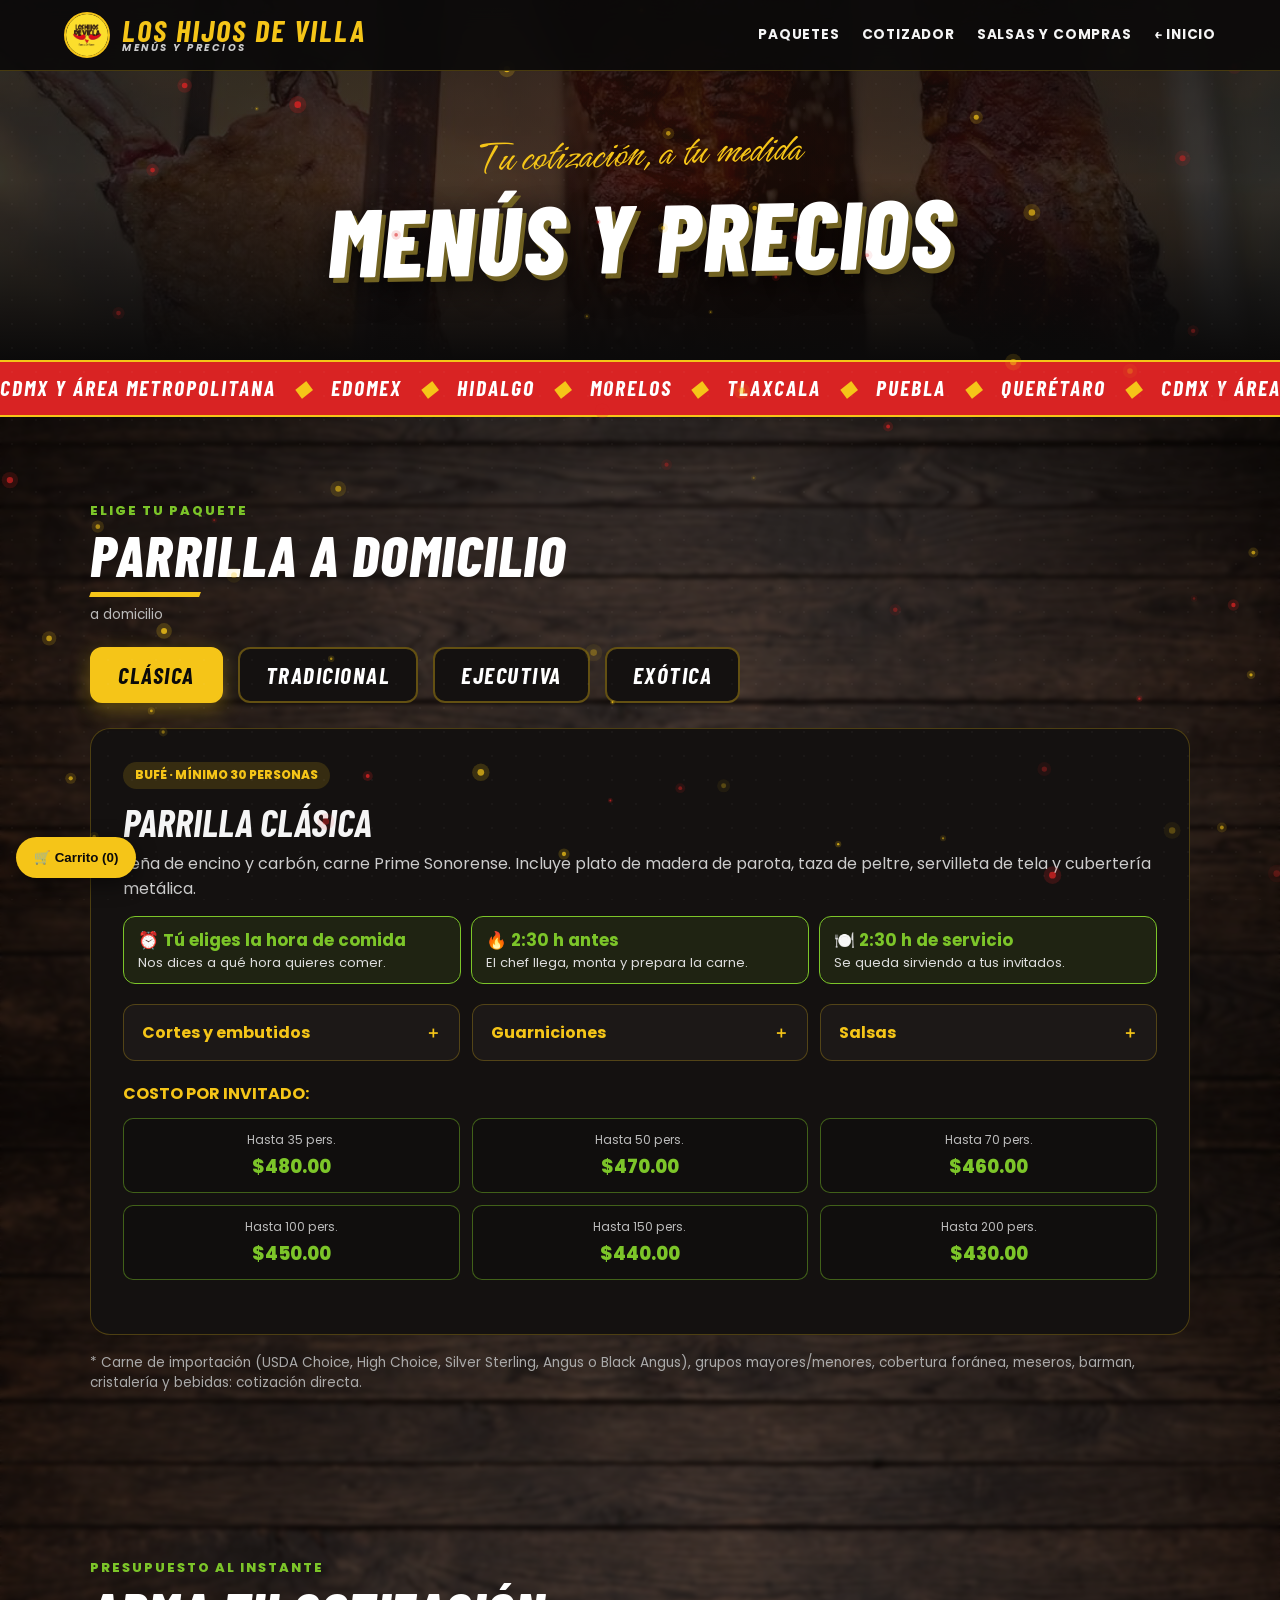
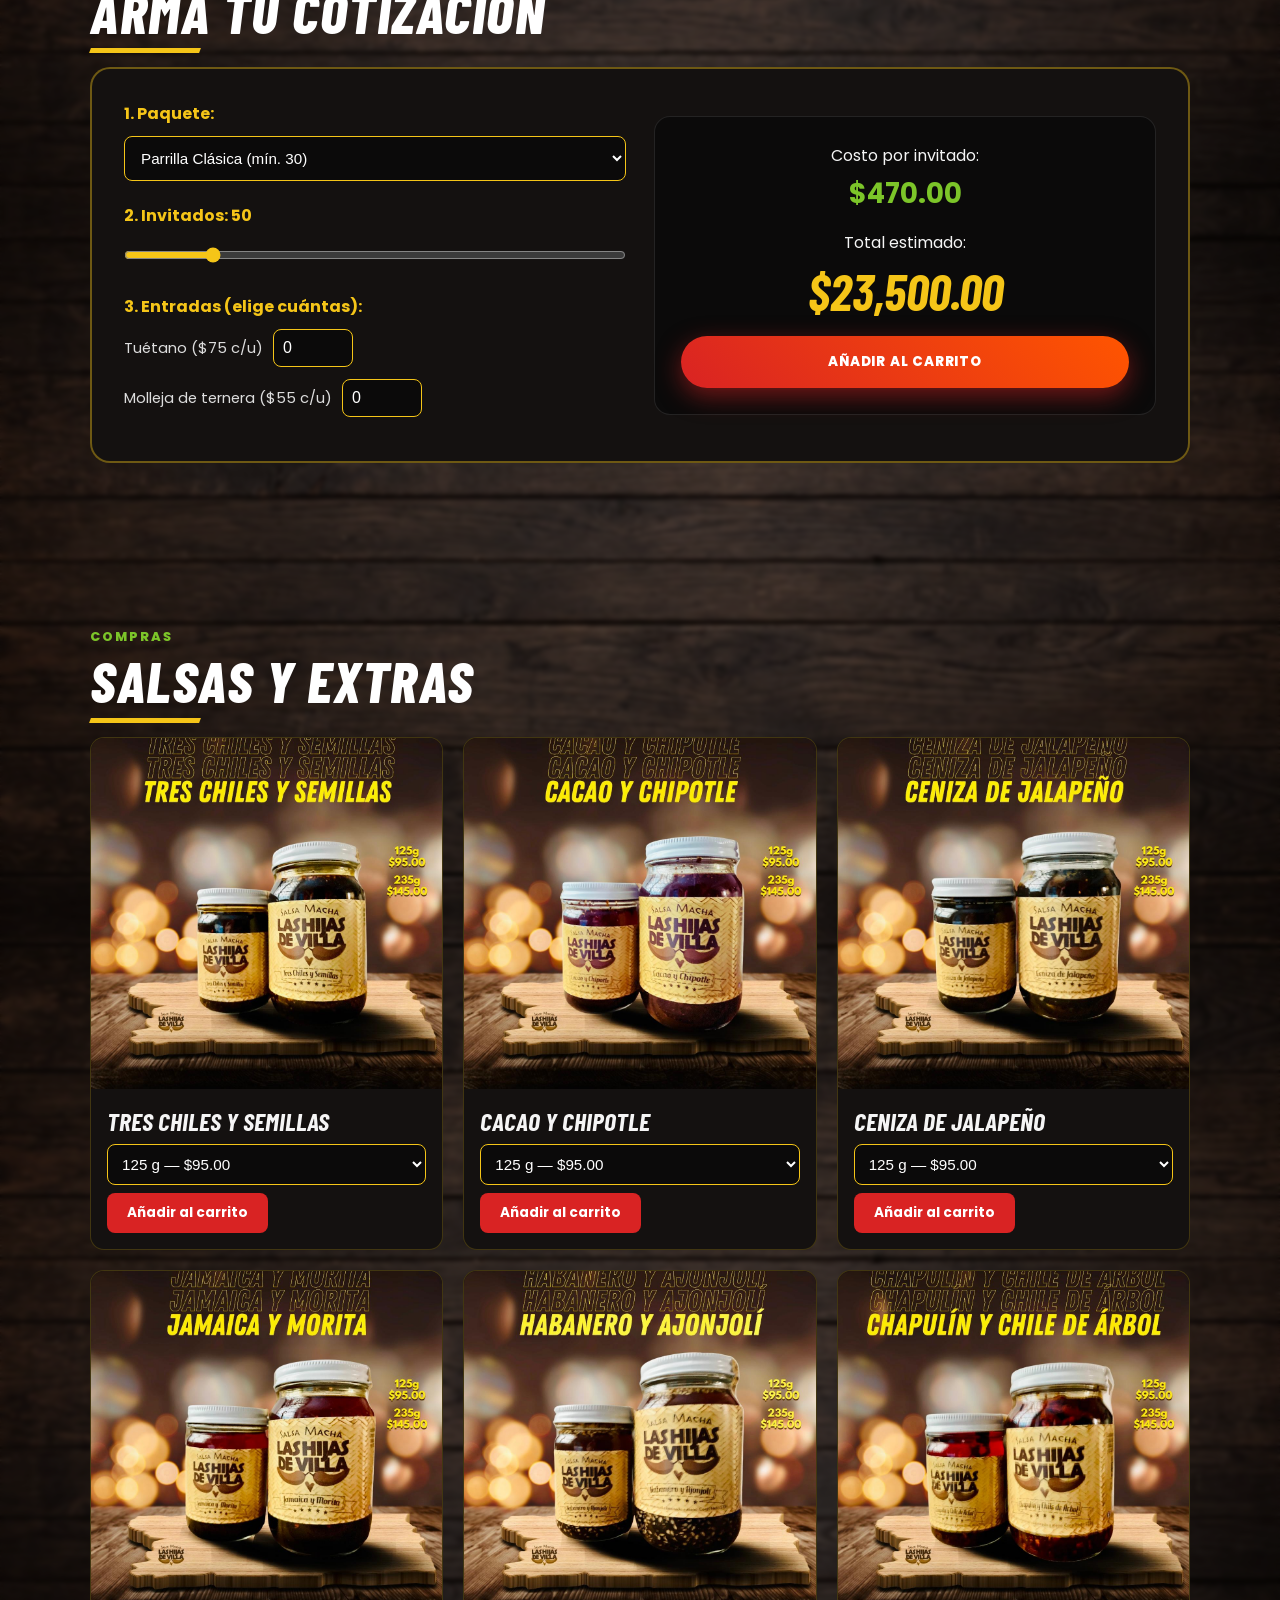
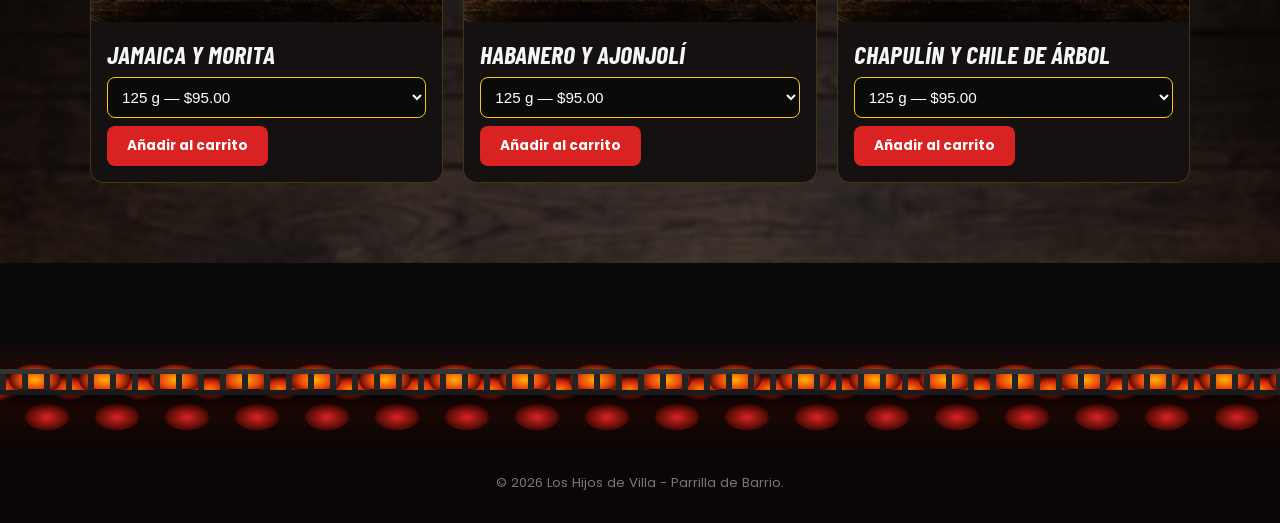
==== commit 84c05831: "Version de Pruebas 5 Ajustes del cliente: CTA, hero con slides, banner de zonas, flyer despegable y " ====
--- a/menu.html
+++ b/menu.html
@@ -4,7 +4,7 @@
 <meta name="robots" content="noindex,nofollow">
 <title>Menús y Precios | Los Hijos de Villa</title>
 <link rel="icon" type="image/png" href="Imagenes/Logo/logo.png">
-<link href="https://fonts.googleapis.com/css2?family=Bebas+Neue&family=Montserrat:wght@400;600;700;800&family=Yellowtail&display=swap" rel="stylesheet">
+<link href="https://fonts.googleapis.com/css2?family=Bebas+Neue&family=Montserrat:wght@400;600;700;800&family=Yellowtail&family=Barlow+Condensed:ital,wght@1,700;1,800&family=Hurricane&family=Poppins:wght@400;600;700&display=swap" rel="stylesheet">
 <link rel="stylesheet" href="styles.css"><link rel="stylesheet" href="extra.css">
 </head><body>
 <div class="noise-overlay"></div><canvas id="fireCanvas" aria-hidden="true"></canvas>
@@ -15,7 +15,7 @@
 </nav>
 <header class="hero" style="min-height:40vh"><div class="hero-bg-photo"></div><div class="hero-content">
  <span class="cursive-accent">Tu cotización, a tu medida</span><h1 class="tilted-title">MENÚS Y PRECIOS</h1></div></header>
-<div class="marquee-bar"><div class="marquee-track"><span>CDMX · HIDALGO · EDOMEX · TLAXCALA · PUEBLA · QUERÉTARO · MÁS DE 100 KM CON COSTO EXTRA</span><span class="sep">◆</span><span>CDMX · HIDALGO · EDOMEX · TLAXCALA · PUEBLA · QUERÉTARO · MÁS DE 100 KM CON COSTO EXTRA</span></div></div>
+<div class="marquee-bar"><div class="marquee-track"><span>CDMX Y ÁREA METROPOLITANA</span><span class="sep">◆</span><span>EDOMEX</span><span class="sep">◆</span><span>HIDALGO</span><span class="sep">◆</span><span>MORELOS</span><span class="sep">◆</span><span>TLAXCALA</span><span class="sep">◆</span><span>PUEBLA</span><span class="sep">◆</span><span>QUERÉTARO</span><span class="sep">◆</span><span>CDMX Y ÁREA METROPOLITANA</span><span class="sep">◆</span><span>EDOMEX</span><span class="sep">◆</span><span>HIDALGO</span><span class="sep">◆</span><span>MORELOS</span><span class="sep">◆</span><span>TLAXCALA</span><span class="sep">◆</span><span>PUEBLA</span><span class="sep">◆</span><span>QUERÉTARO</span><span class="sep">◆</span></div></div>
 
 <main class="fondo-madera">
 <section id="paquetes"><div class="wrap">
@@ -58,4 +58,4 @@
 <footer><p>© 2026 Los Hijos de Villa - Parrilla de Barrio.</p></footer>
 <script src="comun.js"></script>
 <script src="menu.js"></script>
-</body></html>
+</body></html>
--- a/extra.css
+++ b/extra.css
@@ -77,3 +77,45 @@
 .chips span{background:rgba(245,197,24,.12);border:1px solid rgba(245,197,24,.4);color:var(--amarillo);padding:8px 14px;border-radius:50px;font-size:.85rem;font-weight:700}
 .foto-card .prod{display:block;width:100%;aspect-ratio:1/1;object-fit:cover}
 .foto-card select{width:100%;padding:10px;margin:8px 0;background:var(--carbon);color:#fff;border:1px solid var(--amarillo);border-radius:8px;font-size:.95rem}
+
+/* ===== v4 (cliente) ===== */
+/* Nav: que el botón no se encime con el menú */
+.nav-links{display:flex;align-items:center;white-space:nowrap}
+@media(max-width:1200px){
+ .nav-toggle{display:block}
+ .nav-links{display:none;position:absolute;top:100%;left:0;right:0;flex-direction:column;align-items:stretch;white-space:normal;background:rgba(11,10,10,.97);border-bottom:2px solid var(--amarillo);padding:8px 5% 16px}
+ .nav-links.open{display:flex}
+ .nav-links a{margin:0;padding:14px 0;font-size:1rem;border-bottom:1px solid rgba(255,255,255,.08)}
+ .nav-links a.cta-nav{margin:12px 0 0;padding:12px 16px;border:0;text-align:center}
+}
+/* Hero: imágenes cambiantes */
+.hero-slides{background-image:none}
+.hero-slides .slide{position:absolute;inset:0;background-size:cover;background-position:center;opacity:0;transition:opacity 1.4s ease}
+.hero-slides .slide.on{opacity:1}
+.hero-btns{margin-top:28px}
+/* Próxima parada: más compacta, anuncio despegable */
+.parada{grid-template-columns:1fr;padding:24px 28px}
+.flyer-det{margin:0;background:rgba(0,0,0,.25)}
+.flyer-det img.flyer{max-height:440px;margin:0 auto}
+
+/* ===== v5: tipografías de marca (Canva) =====
+   Archivos en Imagenes/Fuentes/: ZingRustBase, Breathing, CodecPro-Regular, CodecPro-Bold (.woff2/.otf/.ttf)
+   Si un archivo no existe, se usan las fuentes de respaldo (Bebas Neue, Yellowtail, Montserrat). */
+@font-face{font-family:'Zing Rust Base';src:url('Imagenes/Fuentes/ZingRustBase.woff2') format('woff2'),url('Imagenes/Fuentes/ZingRustBase.otf') format('opentype'),url('Imagenes/Fuentes/ZingRustBase.ttf') format('truetype');font-weight:100 900;font-style:normal;font-display:swap}
+@font-face{font-family:'Breathing';src:url('Imagenes/Fuentes/Breathing.woff2') format('woff2'),url('Imagenes/Fuentes/Breathing.otf') format('opentype'),url('Imagenes/Fuentes/Breathing.ttf') format('truetype');font-weight:100 900;font-style:normal;font-display:swap}
+@font-face{font-family:'Codec Pro';src:url('Imagenes/Fuentes/CodecPro-Regular.woff2') format('woff2'),url('Imagenes/Fuentes/CodecPro-Regular.otf') format('opentype'),url('Imagenes/Fuentes/CodecPro-Regular.ttf') format('truetype');font-weight:400;font-style:normal;font-display:swap}
+@font-face{font-family:'Codec Pro';src:url('Imagenes/Fuentes/CodecPro-Bold.woff2') format('woff2'),url('Imagenes/Fuentes/CodecPro-Bold.otf') format('opentype'),url('Imagenes/Fuentes/CodecPro-Bold.ttf') format('truetype');font-weight:600 900;font-style:normal;font-display:swap}
+:root{--f-titulo:'Zing Rust Base','Barlow Condensed','Bebas Neue',sans-serif;--f-script:'Breathing','Hurricane','Yellowtail',cursive;--f-texto:'Codec Pro','Poppins','Montserrat',sans-serif;--f-tel:'Open Sans',sans-serif}
+body,.nav-sub,.nav-toggle{font-family:var(--f-texto)}
+.logo-nav,.hero h1,.marquee-track,.title-left,.title-with-brush,.pin-card h3,.video-frame-header,.tab-btn,.paquete-intro h3,.card h3,.sub-dorado,.calc-resultado h2,.badge-fallback,.parada h3,.foto-card h3,#panel h3{font-family:var(--f-titulo)!important}
+.cursive-accent,.cursive-inline,.cursive-btn,.nosotros-texto .leyenda{font-family:var(--f-script)}
+.tel{font-family:var(--f-tel);font-weight:700}
+/* Ajustes para las equivalentes de Google (Barlow Condensed / Hurricane / Poppins) */
+.logo-nav,.hero h1,.marquee-track,.title-left,.title-with-brush,.pin-card h3,.video-frame-header,.tab-btn,.paquete-intro h3,.card h3,.sub-dorado,.calc-resultado h2,.badge-fallback,.parada h3,.foto-card h3,#panel h3{font-style:italic;font-weight:700;text-transform:uppercase}
+.hero h1,.title-left,.title-with-brush{font-weight:800}
+.cursive-accent{font-size:clamp(2rem,4vw,2.9rem)}
+.cursive-inline{font-size:1.35em}
+.nosotros-texto .leyenda{font-size:clamp(2.2rem,5vw,3rem)}
+/* Título del hero: sombra amarilla como en el flyer */
+.tilted-title{text-shadow:4px 5px 0 #726322,0 12px 30px rgba(0,0,0,.9)}
+@media(max-width:700px){.tilted-title{text-shadow:3px 4px 0 #726322,0 8px 20px rgba(0,0,0,.9)}}
